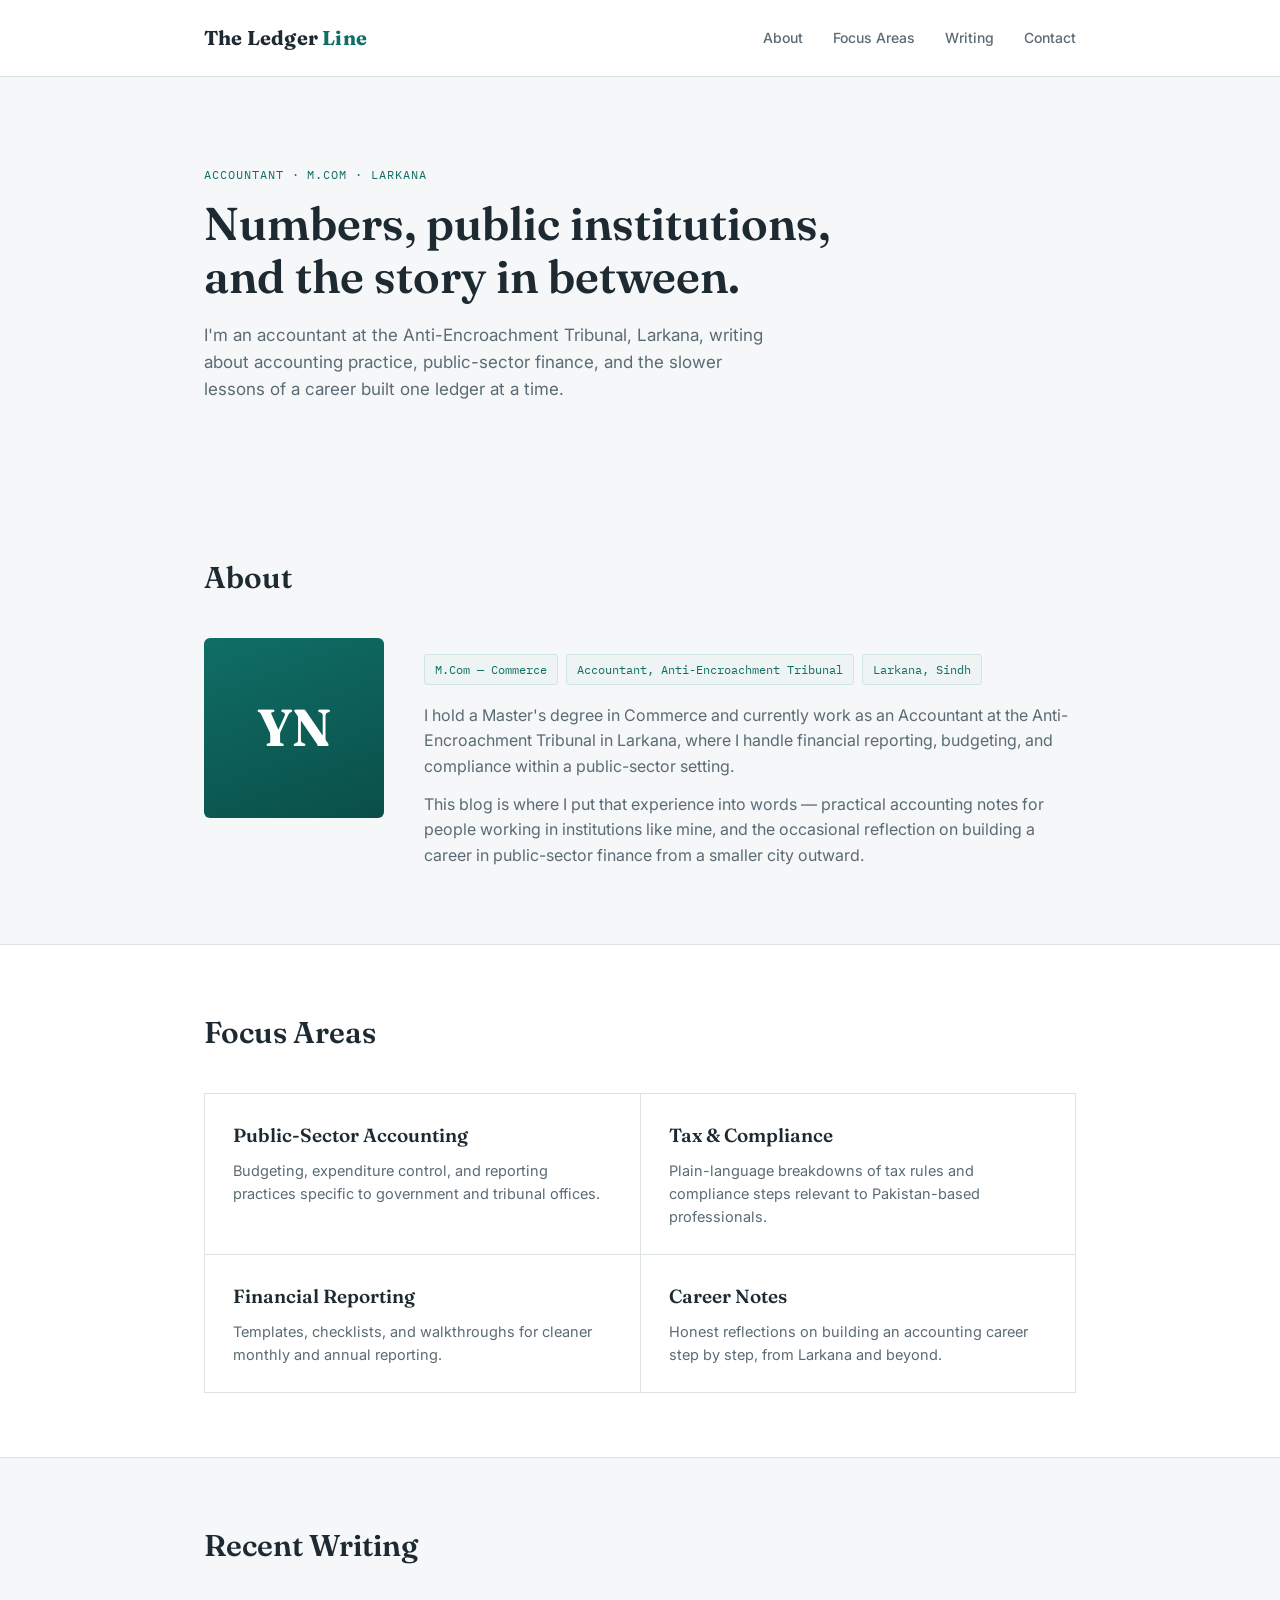
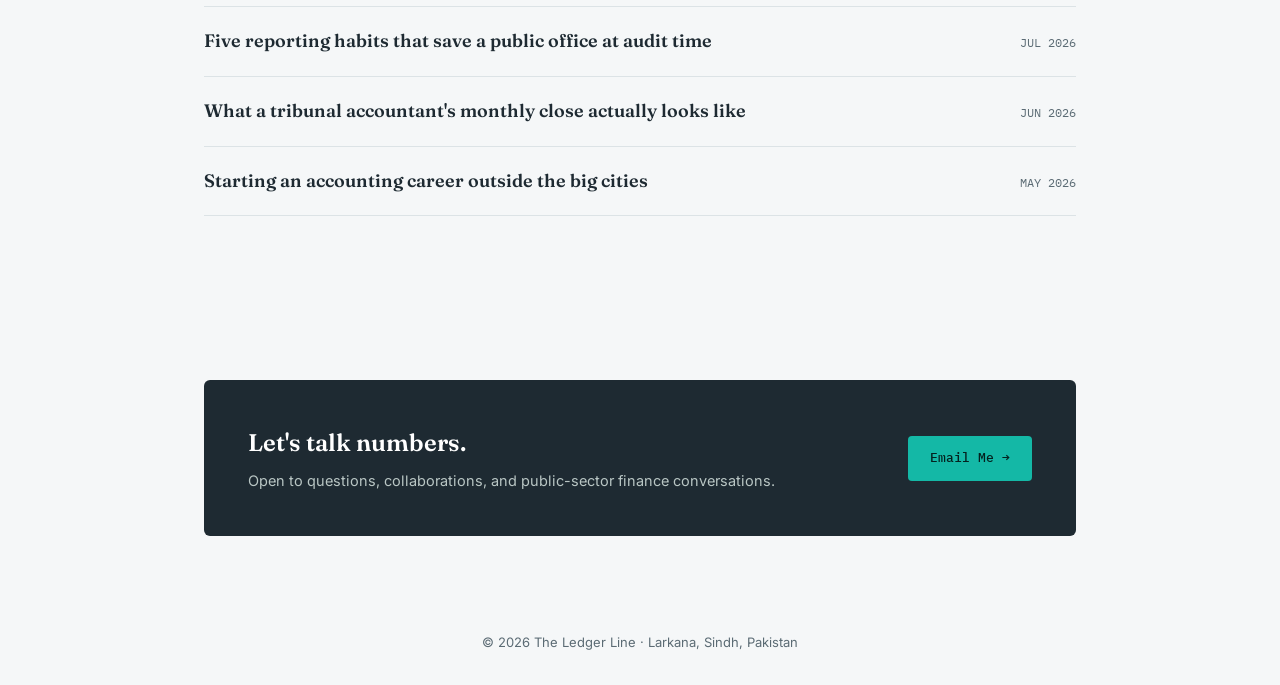
==== index.html @ 8fc0d00d "Add files via upload" ====
<!DOCTYPE html>
<html lang="en">
<head>
<meta charset="UTF-8">
<title>The Ledger Line — Preview</title>
<link rel="preconnect" href="https://fonts.googleapis.com">
<link href="https://fonts.googleapis.com/css2?family=Fraunces:opsz,wght@9..144,400;9..144,600;9..144,700&family=Inter:wght@400;500;600&family=IBM+Plex+Mono:wght@500&display=swap" rel="stylesheet">
<style>
  :root{
    --bg:#F5F7F8;
    --surface:#FFFFFF;
    --ink:#1E2A32;
    --ink-soft:#5B6B74;
    --teal:#0F6E66;
    --teal-bright:#14B8A6;
    --line:#DCE3E6;
    --mono: 'IBM Plex Mono', monospace;
    --display: 'Fraunces', serif;
    --body: 'Inter', sans-serif;
  }
  *{box-sizing:border-box;}
  body{margin:0;background:var(--bg);color:var(--ink);font-family:var(--body);line-height:1.6;}
  a{color:inherit;text-decoration:none;}
  .wrap{max-width:920px;margin:0 auto;padding:0 24px;}

  /* signature: ledger rule — a thick + thin underline, like a subtotal/total line in a ledger */
  .ledger-rule{display:block;width:64px;margin-top:14px;}
  .ledger-rule .thick{height:3px;background:var(--teal);}
  .ledger-rule .thin{height:1px;background:var(--teal);margin-top:4px;}

  header.site{padding:22px 0;border-bottom:1px solid var(--line);background:var(--surface);}
  header.site .wrap{display:flex;align-items:center;justify-content:space-between;}
  .brand{font-family:var(--display);font-weight:700;font-size:20px;letter-spacing:0.2px;}
  .brand span{color:var(--teal);}
  nav a{margin-left:26px;font-size:14px;font-weight:500;color:var(--ink-soft);}
  nav a:hover{color:var(--teal);}

  .hero{padding:88px 0 72px;}
  .eyebrow{font-family:var(--mono);font-size:12px;letter-spacing:.08em;text-transform:uppercase;color:var(--teal);}
  .hero h1{font-family:var(--display);font-weight:600;font-size:46px;line-height:1.15;margin:14px 0 18px;max-width:640px;}
  .hero p.sub{color:var(--ink-soft);max-width:560px;font-size:17px;margin-bottom:0;}

  section{padding:64px 0;}
  section.alt{background:var(--surface);border-top:1px solid var(--line);border-bottom:1px solid var(--line);}
  h2.section-title{font-family:var(--display);font-weight:600;font-size:30px;margin:0;}

  .about-grid{display:grid;grid-template-columns:180px 1fr;gap:40px;margin-top:36px;align-items:start;}
  .avatar{width:180px;height:180px;border-radius:6px;background:linear-gradient(160deg,var(--teal),#0A4F49);display:flex;align-items:center;justify-content:center;font-family:var(--display);color:#fff;font-size:52px;font-weight:700;}
  .credentials{display:flex;flex-wrap:wrap;gap:8px;margin:16px 0 18px;}
  .credentials span{font-family:var(--mono);font-size:12px;background:#EDF4F3;color:var(--teal);border:1px solid #CFE6E2;padding:5px 10px;border-radius:3px;}
  .about-grid p{color:var(--ink-soft);margin:0 0 12px;}

  .services{display:grid;grid-template-columns:repeat(2,1fr);gap:1px;background:var(--line);margin-top:36px;border:1px solid var(--line);}
  .service{background:var(--surface);padding:26px 28px;}
  .service h3{font-family:var(--display);font-size:19px;font-weight:600;margin:0 0 8px;}
  .service p{color:var(--ink-soft);font-size:14.5px;margin:0;}

  .posts{margin-top:36px;display:flex;flex-direction:column;}
  .post{display:flex;justify-content:space-between;align-items:baseline;padding:20px 0;border-bottom:1px solid var(--line);gap:24px;}
  .post:first-child{border-top:1px solid var(--line);}
  .post .meta{font-family:var(--mono);font-size:12px;color:var(--ink-soft);white-space:nowrap;}
  .post .title{font-family:var(--display);font-size:18px;font-weight:600;}
  .post .title:hover{color:var(--teal);}

  .contact-box{margin-top:36px;background:var(--ink);color:#fff;padding:44px;border-radius:6px;display:flex;justify-content:space-between;align-items:center;flex-wrap:wrap;gap:24px;}
  .contact-box h3{font-family:var(--display);font-size:24px;margin:0 0 6px;font-weight:600;}
  .contact-box p{color:#B9C6C4;margin:0;font-size:14.5px;}
  .btn{font-family:var(--mono);font-size:13px;background:var(--teal-bright);color:#04211E;padding:12px 22px;border-radius:4px;font-weight:500;}

  footer{padding:32px 0;text-align:center;color:var(--ink-soft);font-size:13px;}

  @media(max-width:640px){
    .hero h1{font-size:32px;}
    .about-grid{grid-template-columns:1fr;}
    .avatar{width:100px;height:100px;font-size:32px;}
    .services{grid-template-columns:1fr;}
    nav a{margin-left:16px;font-size:13px;}
  }
</style>
</head>
<body>

<header class="site">
  <div class="wrap">
    <div class="brand">The Ledger <span>Line</span></div>
    <nav>
      <a href="#about">About</a>
      <a href="#services">Focus Areas</a>
      <a href="#posts">Writing</a>
      <a href="#contact">Contact</a>
    </nav>
  </div>
</header>

<div class="hero">
  <div class="wrap">
    <div class="eyebrow">Accountant · M.Com · Larkana</div>
    <h1>Numbers, public institutions, and the story in between.</h1>
    <p class="sub">I'm an accountant at the Anti-Encroachment Tribunal, Larkana, writing about accounting practice, public-sector finance, and the slower lessons of a career built one ledger at a time.</p>
    <span class="ledger-rule"><span class="thick"></span><span class="thin"></span></span>
  </div>
</div>

<section id="about">
  <div class="wrap">
    <h2 class="section-title">About</h2>
    <span class="ledger-rule"><span class="thick"></span><span class="thin"></span></span>
    <div class="about-grid">
      <div class="avatar">YN</div>
      <div>
        <div class="credentials">
          <span>M.Com — Commerce</span>
          <span>Accountant, Anti-Encroachment Tribunal</span>
          <span>Larkana, Sindh</span>
        </div>
        <p>I hold a Master's degree in Commerce and currently work as an Accountant at the Anti-Encroachment Tribunal in Larkana, where I handle financial reporting, budgeting, and compliance within a public-sector setting.</p>
        <p>This blog is where I put that experience into words — practical accounting notes for people working in institutions like mine, and the occasional reflection on building a career in public-sector finance from a smaller city outward.</p>
      </div>
    </div>
  </div>
</section>

<section class="alt" id="services">
  <div class="wrap">
    <h2 class="section-title">Focus Areas</h2>
    <span class="ledger-rule"><span class="thick"></span><span class="thin"></span></span>
    <div class="services">
      <div class="service">
        <h3>Public-Sector Accounting</h3>
        <p>Budgeting, expenditure control, and reporting practices specific to government and tribunal offices.</p>
      </div>
      <div class="service">
        <h3>Tax & Compliance</h3>
        <p>Plain-language breakdowns of tax rules and compliance steps relevant to Pakistan-based professionals.</p>
      </div>
      <div class="service">
        <h3>Financial Reporting</h3>
        <p>Templates, checklists, and walkthroughs for cleaner monthly and annual reporting.</p>
      </div>
      <div class="service">
        <h3>Career Notes</h3>
        <p>Honest reflections on building an accounting career step by step, from Larkana and beyond.</p>
      </div>
    </div>
  </div>
</section>

<section id="posts">
  <div class="wrap">
    <h2 class="section-title">Recent Writing</h2>
    <span class="ledger-rule"><span class="thick"></span><span class="thin"></span></span>
    <div class="posts">
      <div class="post"><a class="title" href="#">Five reporting habits that save a public office at audit time</a><span class="meta">JUL 2026</span></div>
      <div class="post"><a class="title" href="#">What a tribunal accountant's monthly close actually looks like</a><span class="meta">JUN 2026</span></div>
      <div class="post"><a class="title" href="#">Starting an accounting career outside the big cities</a><span class="meta">MAY 2026</span></div>
    </div>
  </div>
</section>

<section id="contact">
  <div class="wrap">
    <div class="contact-box">
      <div>
        <h3>Let's talk numbers.</h3>
        <p>Open to questions, collaborations, and public-sector finance conversations.</p>
      </div>
      <a class="btn" href="mailto:you@example.com">Email Me →</a>
    </div>
  </div>
</section>

<footer>© 2026 The Ledger Line · Larkana, Sindh, Pakistan</footer>

</body>
</html>
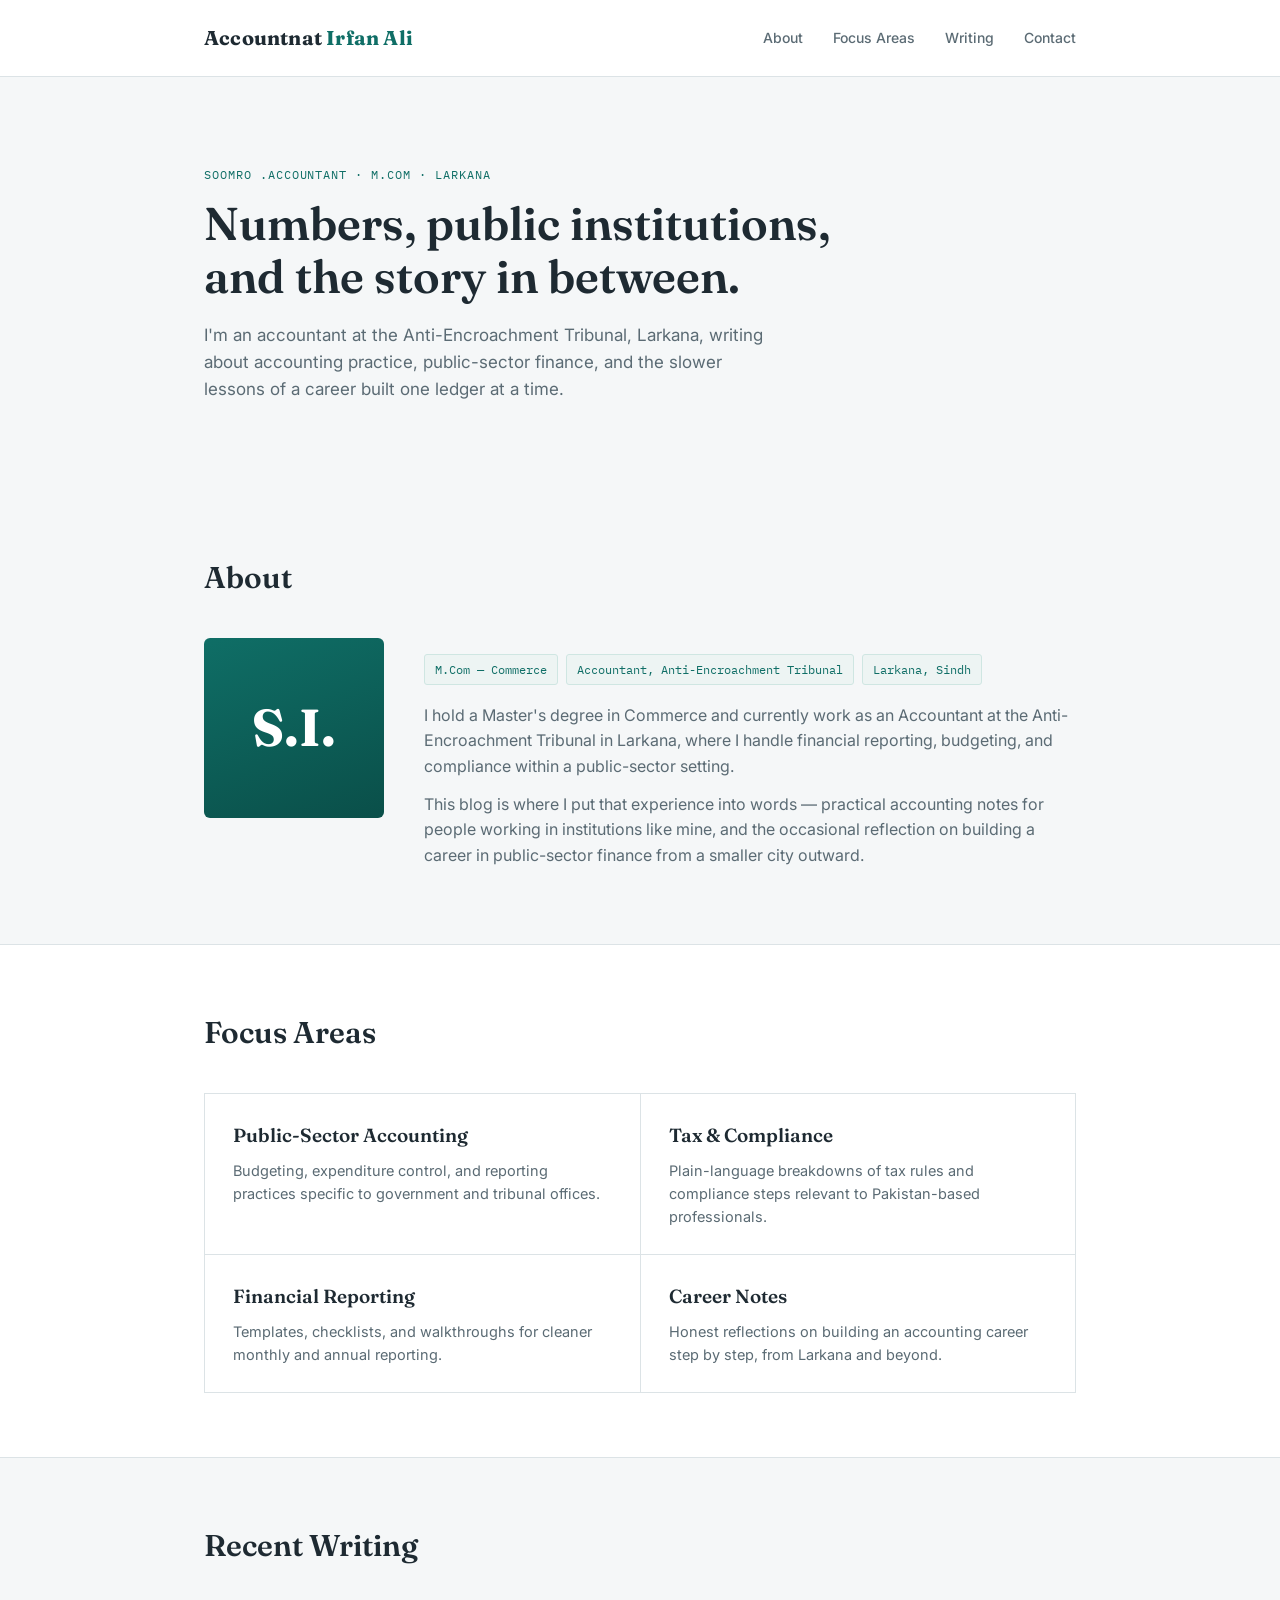
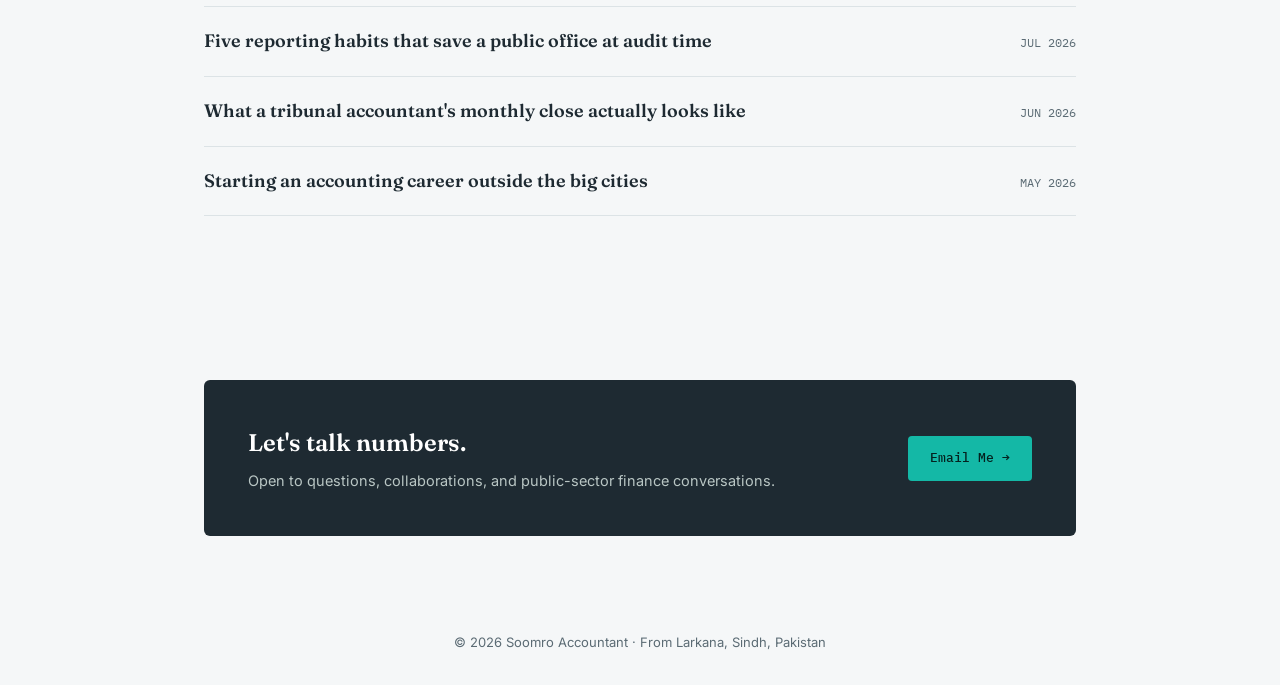
==== commit 1810944f: "Update index.html" ====
--- a/index.html
+++ b/index.html
@@ -2,7 +2,7 @@
 <html lang="en">
 <head>
 <meta charset="UTF-8">
-<title>The Ledger Line — Preview</title>
+<title>Soomro Irfan Ali. Accountant</title>
 <link rel="preconnect" href="https://fonts.googleapis.com">
 <link href="https://fonts.googleapis.com/css2?family=Fraunces:opsz,wght@9..144,400;9..144,600;9..144,700&family=Inter:wght@400;500;600&family=IBM+Plex+Mono:wght@500&display=swap" rel="stylesheet">
 <style>
@@ -82,7 +82,7 @@
 
 <header class="site">
   <div class="wrap">
-    <div class="brand">The Ledger <span>Line</span></div>
+    <div class="brand">Accountnat <span>Irfan Ali</span></div>
     <nav>
       <a href="#about">About</a>
       <a href="#services">Focus Areas</a>
@@ -94,7 +94,7 @@
 
 <div class="hero">
   <div class="wrap">
-    <div class="eyebrow">Accountant · M.Com · Larkana</div>
+    <div class="eyebrow">Soomro .Accountant · M.Com · Larkana</div>
     <h1>Numbers, public institutions, and the story in between.</h1>
     <p class="sub">I'm an accountant at the Anti-Encroachment Tribunal, Larkana, writing about accounting practice, public-sector finance, and the slower lessons of a career built one ledger at a time.</p>
     <span class="ledger-rule"><span class="thick"></span><span class="thin"></span></span>
@@ -106,7 +106,7 @@
     <h2 class="section-title">About</h2>
     <span class="ledger-rule"><span class="thick"></span><span class="thin"></span></span>
     <div class="about-grid">
-      <div class="avatar">YN</div>
+      <div class="avatar">S.I.</div>
       <div>
         <div class="credentials">
           <span>M.Com — Commerce</span>
@@ -169,7 +169,7 @@
   </div>
 </section>
 
-<footer>© 2026 The Ledger Line · Larkana, Sindh, Pakistan</footer>
+<footer>© 2026 Soomro Accountant · From Larkana, Sindh, Pakistan</footer>
 
 </body>
 </html>
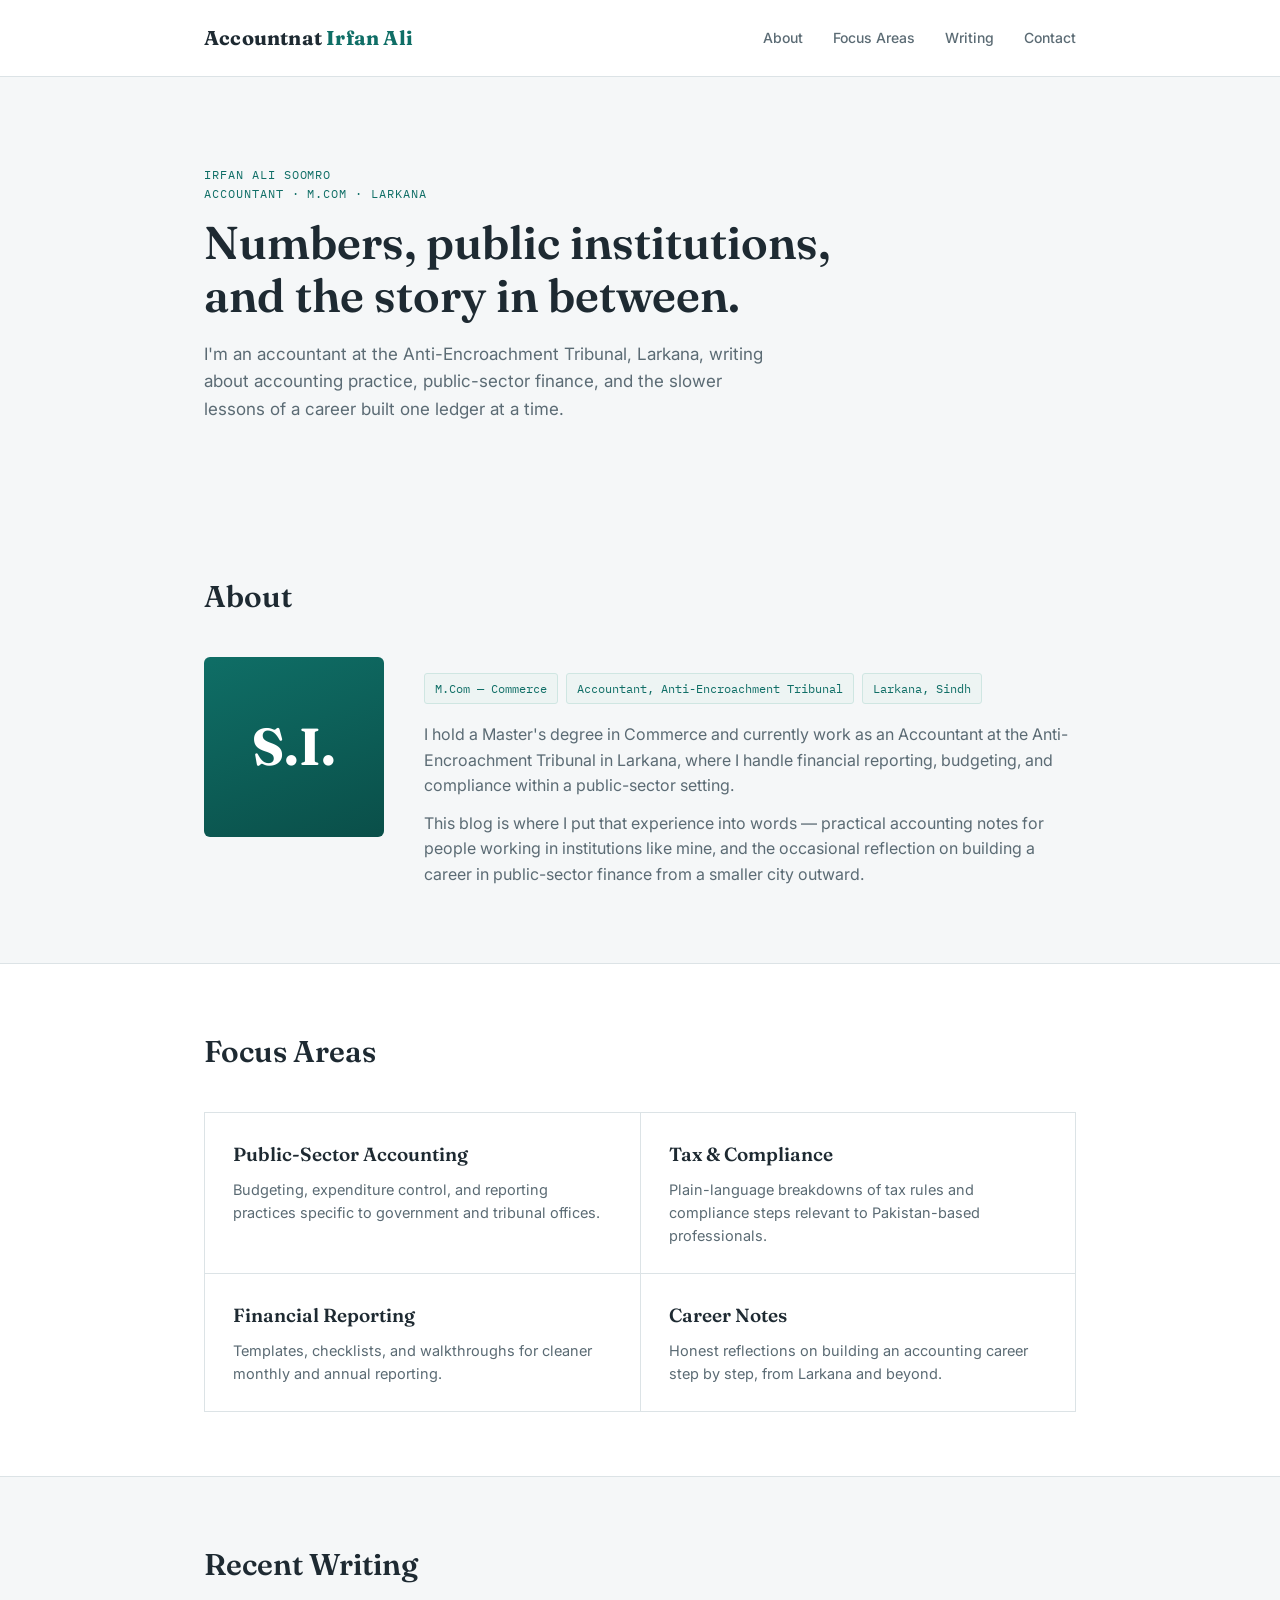
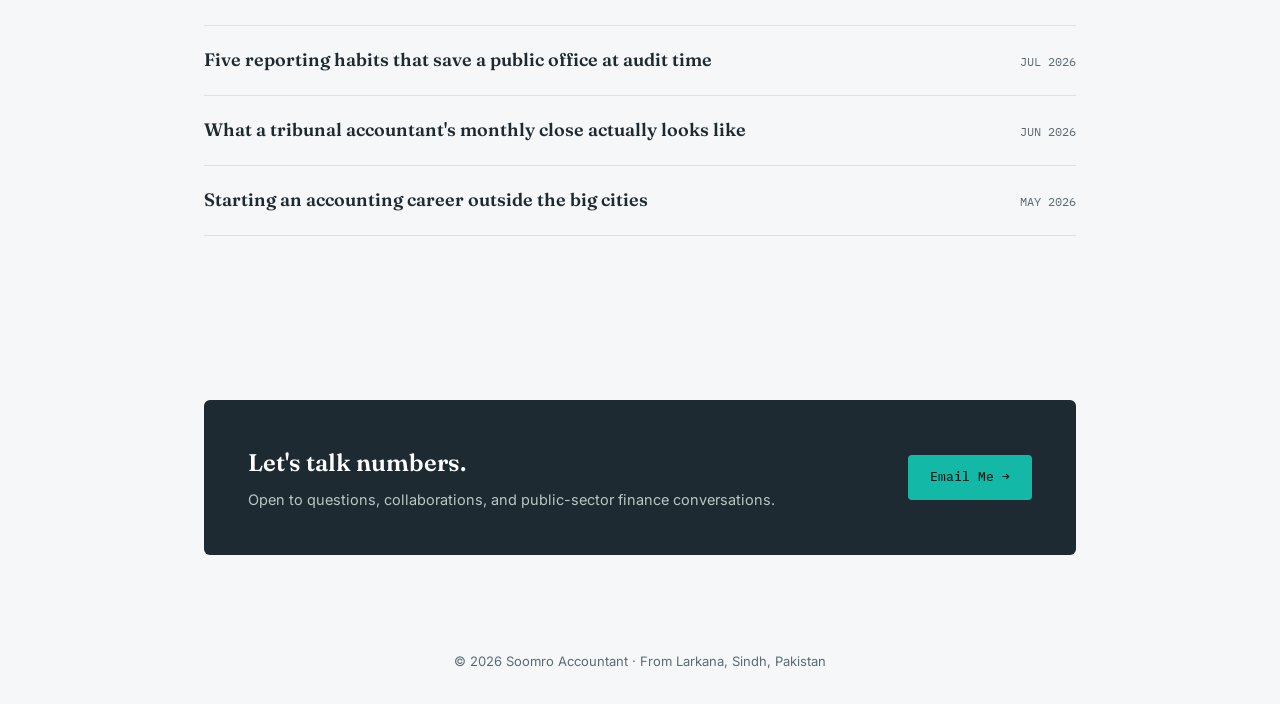
==== commit 90ec6c6e: "Revise title and eyebrow text in index.html Updated the title and eyebrow text for clarity." ====
--- a/index.html
+++ b/index.html
@@ -2,7 +2,7 @@
 <html lang="en">
 <head>
 <meta charset="UTF-8">
-<title>Soomro Irfan Ali. Accountant</title>
+<title>Soomro(S).Irfan Ali. Accountant</title>
 <link rel="preconnect" href="https://fonts.googleapis.com">
 <link href="https://fonts.googleapis.com/css2?family=Fraunces:opsz,wght@9..144,400;9..144,600;9..144,700&family=Inter:wght@400;500;600&family=IBM+Plex+Mono:wght@500&display=swap" rel="stylesheet">
 <style>
@@ -94,7 +94,7 @@
 
 <div class="hero">
   <div class="wrap">
-    <div class="eyebrow">Soomro .Accountant · M.Com · Larkana</div>
+    <div class="eyebrow">Irfan Ali Soomro <br>Accountant · M.Com · Larkana</div>
     <h1>Numbers, public institutions, and the story in between.</h1>
     <p class="sub">I'm an accountant at the Anti-Encroachment Tribunal, Larkana, writing about accounting practice, public-sector finance, and the slower lessons of a career built one ledger at a time.</p>
     <span class="ledger-rule"><span class="thick"></span><span class="thin"></span></span>
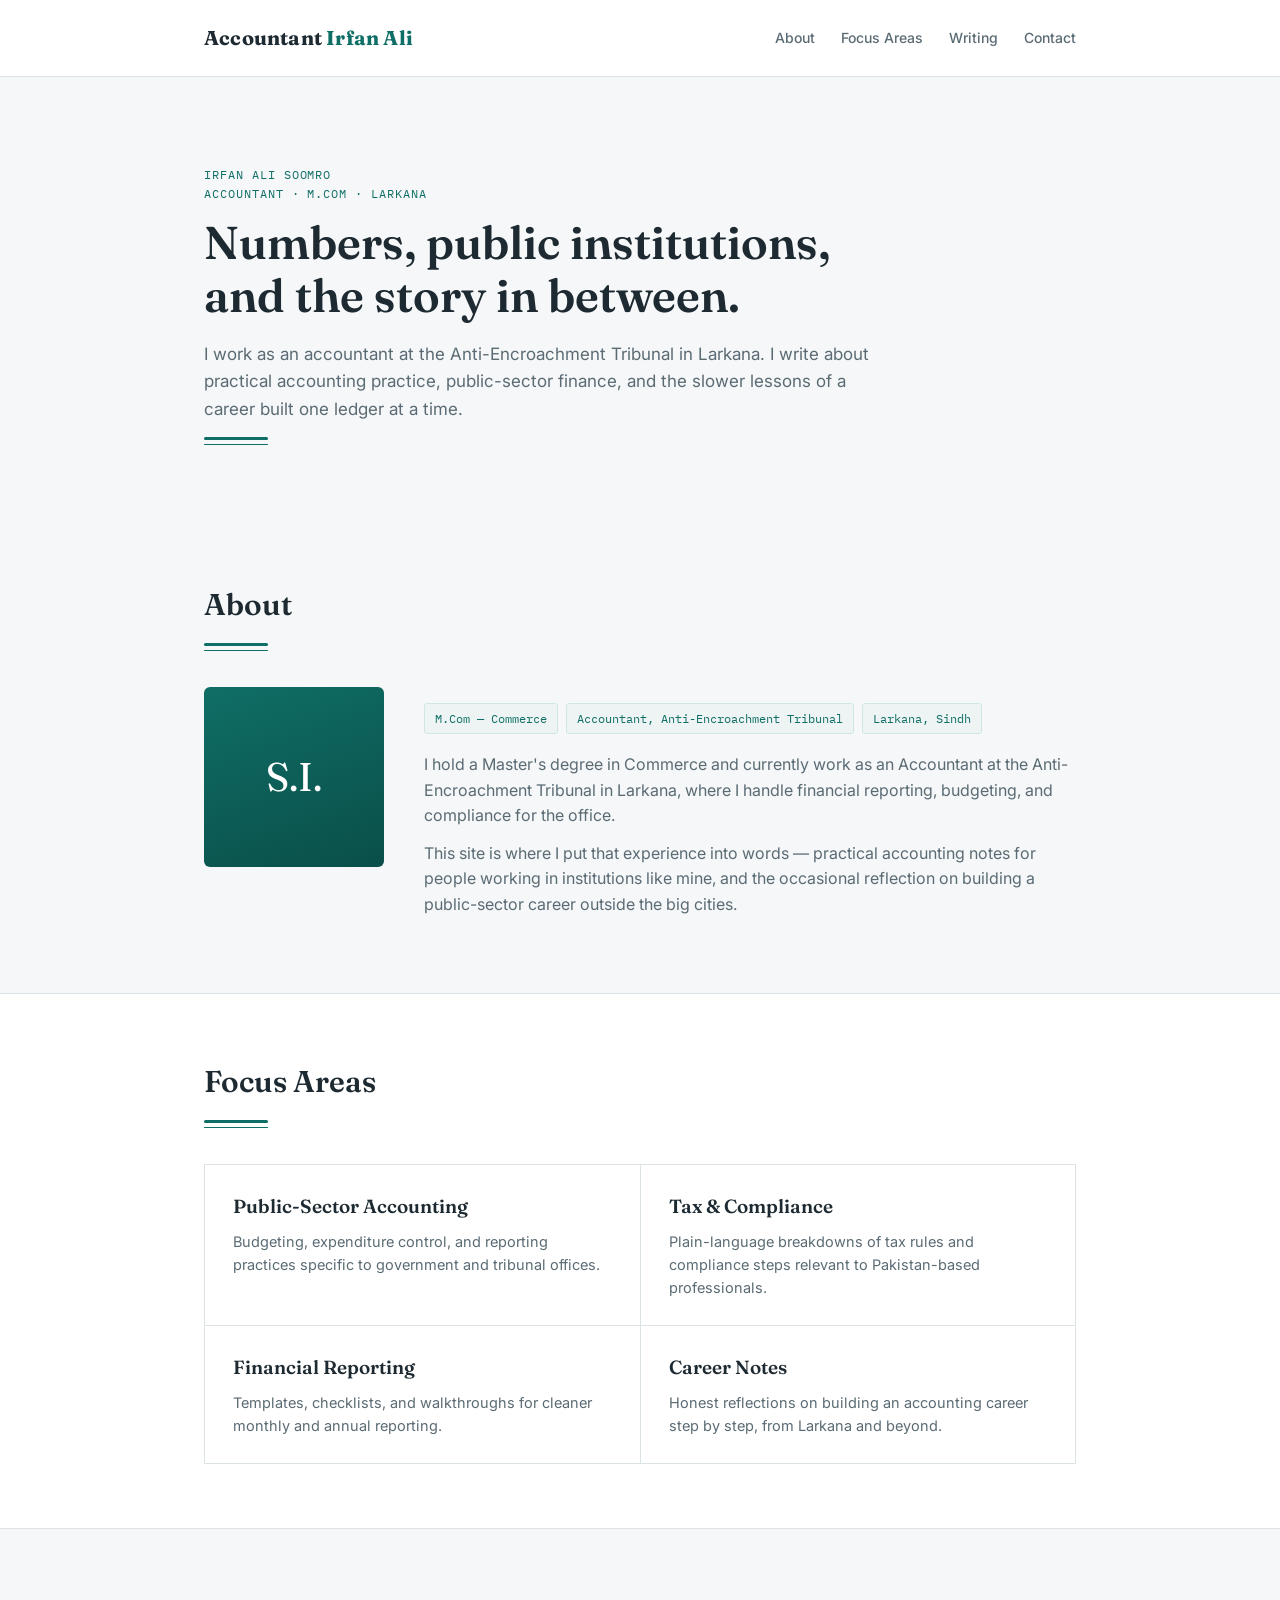
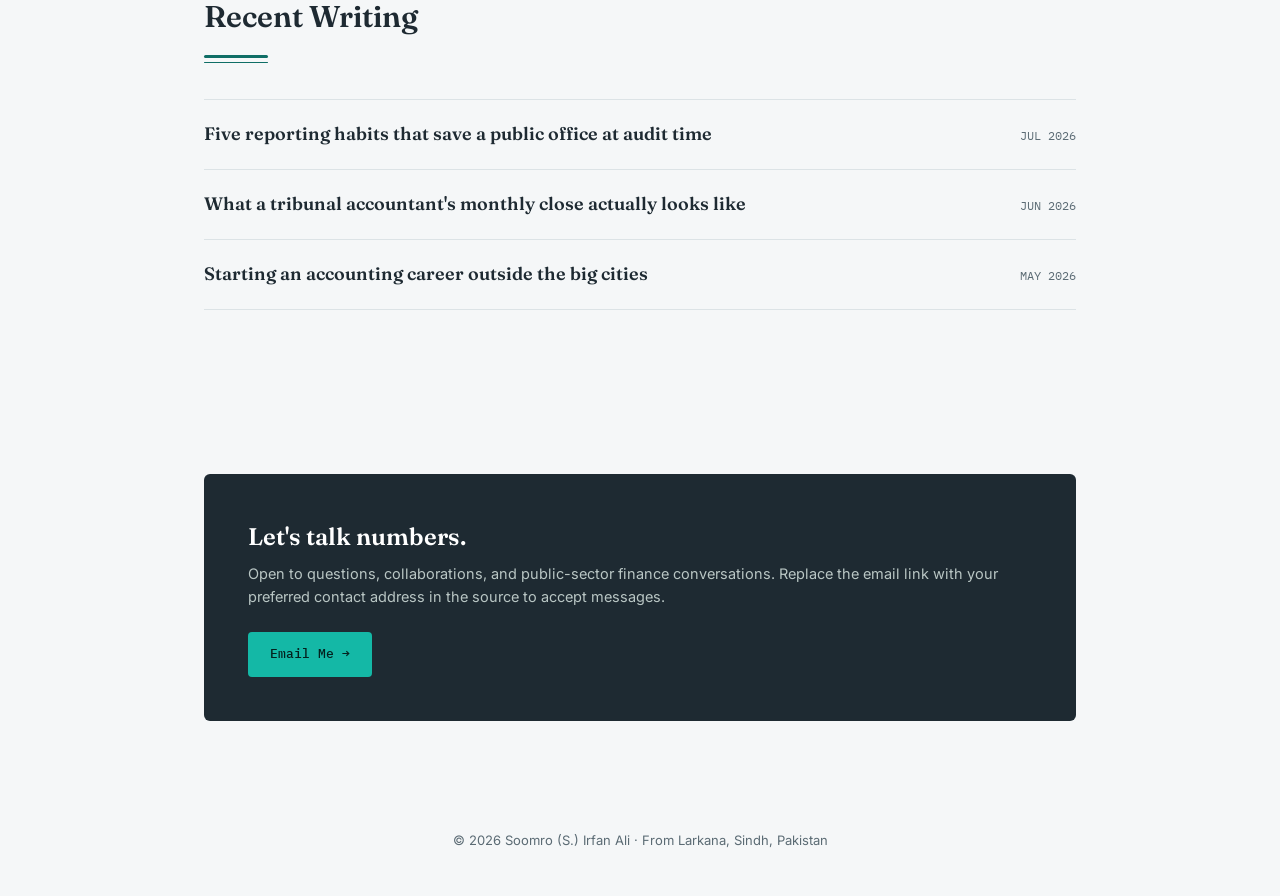
==== commit e99cf465: "Improve index.html: accessibility, meta tags, fix typos, semantic markup, responsive/CSS cleanups" ====
--- a/index.html
+++ b/index.html
@@ -1,175 +1,186 @@
 <!DOCTYPE html>
 <html lang="en">
 <head>
-<meta charset="UTF-8">
-<title>Soomro(S).Irfan Ali. Accountant</title>
-<link rel="preconnect" href="https://fonts.googleapis.com">
-<link href="https://fonts.googleapis.com/css2?family=Fraunces:opsz,wght@9..144,400;9..144,600;9..144,700&family=Inter:wght@400;500;600&family=IBM+Plex+Mono:wght@500&display=swap" rel="stylesheet">
-<style>
-  :root{
-    --bg:#F5F7F8;
-    --surface:#FFFFFF;
-    --ink:#1E2A32;
-    --ink-soft:#5B6B74;
-    --teal:#0F6E66;
-    --teal-bright:#14B8A6;
-    --line:#DCE3E6;
-    --mono: 'IBM Plex Mono', monospace;
-    --display: 'Fraunces', serif;
-    --body: 'Inter', sans-serif;
-  }
-  *{box-sizing:border-box;}
-  body{margin:0;background:var(--bg);color:var(--ink);font-family:var(--body);line-height:1.6;}
-  a{color:inherit;text-decoration:none;}
-  .wrap{max-width:920px;margin:0 auto;padding:0 24px;}
+  <meta charset="UTF-8">
+  <meta name="viewport" content="width=device-width, initial-scale=1">
+  <meta name="description" content="Irfan Ali Soomro — Accountant. Notes on public-sector accounting, financial reporting, tax & compliance, and career reflections from Larkana, Sindh.">
+  <title>Soomro (S.) Irfan Ali — Accountant</title>
+  <link rel="preconnect" href="https://fonts.googleapis.com">
+  <link rel="preconnect" href="https://fonts.gstatic.com" crossorigin>
+  <link href="https://fonts.googleapis.com/css2?family=Fraunces:opsz,wght@9..144,400;9..144,600;9..144,700&family=Inter:wght@400;500;600&family=IBM+Plex+Mono:wght@500&display=swap" rel="stylesheet">
+  <style>
+    :root{
+      --bg:#F5F7F8;
+      --surface:#FFFFFF;
+      --ink:#1E2A32;
+      --ink-soft:#5B6B74;
+      --teal:#0F6E66;
+      --teal-bright:#14B8A6;
+      --line:#DCE3E6;
+      --mono: 'IBM Plex Mono', monospace;
+      --display: 'Fraunces', serif;
+      --body: 'Inter', sans-serif;
+    }
+    *{box-sizing:border-box;text-rendering:optimizeLegibility;-webkit-font-smoothing:antialiased;}
+    html,body{height:100%;}
+    body{margin:0;background:var(--bg);color:var(--ink);font-family:var(--body);line-height:1.6;-webkit-text-size-adjust:100%;}
+    a{color:inherit;text-decoration:none;}
+    a:focus{outline:3px solid rgba(20,184,166,0.18);outline-offset:3px;border-radius:4px}
+    .wrap{max-width:920px;margin:0 auto;padding:0 24px;}
 
-  /* signature: ledger rule — a thick + thin underline, like a subtotal/total line in a ledger */
-  .ledger-rule{display:block;width:64px;margin-top:14px;}
-  .ledger-rule .thick{height:3px;background:var(--teal);}
-  .ledger-rule .thin{height:1px;background:var(--teal);margin-top:4px;}
+    /* accessible skip link */
+    .skip-link{position:absolute;left:-999px;top:auto;width:1px;height:1px;overflow:hidden}
+    .skip-link:focus{position:static;width:auto;height:auto;padding:12px 16px;background:#04211E;color:#fff;border-radius:4px;margin:12px;display:inline-block}
 
-  header.site{padding:22px 0;border-bottom:1px solid var(--line);background:var(--surface);}
-  header.site .wrap{display:flex;align-items:center;justify-content:space-between;}
-  .brand{font-family:var(--display);font-weight:700;font-size:20px;letter-spacing:0.2px;}
-  .brand span{color:var(--teal);}
-  nav a{margin-left:26px;font-size:14px;font-weight:500;color:var(--ink-soft);}
-  nav a:hover{color:var(--teal);}
+    /* signature: ledger rule — a thick + thin underline, like a subtotal/total line in a ledger */
+    .ledger-rule{display:block;width:64px;margin-top:14px;}
+    .ledger-rule .thick{height:3px;background:var(--teal);display:block;border-radius:2px}
+    .ledger-rule .thin{height:1px;background:var(--teal);margin-top:4px;display:block;border-radius:1px}
 
-  .hero{padding:88px 0 72px;}
-  .eyebrow{font-family:var(--mono);font-size:12px;letter-spacing:.08em;text-transform:uppercase;color:var(--teal);}
-  .hero h1{font-family:var(--display);font-weight:600;font-size:46px;line-height:1.15;margin:14px 0 18px;max-width:640px;}
-  .hero p.sub{color:var(--ink-soft);max-width:560px;font-size:17px;margin-bottom:0;}
+    header.site{padding:22px 0;border-bottom:1px solid var(--line);background:var(--surface);}
+    header.site .wrap{display:flex;align-items:center;justify-content:space-between;gap:16px}
+    .brand{font-family:var(--display);font-weight:700;font-size:20px;letter-spacing:0.2px}
+    .brand span{color:var(--teal)}
+    nav ul{display:flex;list-style:none;margin:0;padding:0;align-items:center}
+    nav a{margin-left:26px;font-size:14px;font-weight:500;color:var(--ink-soft)}
+    nav a:hover, nav a:focus{color:var(--teal)}
 
-  section{padding:64px 0;}
-  section.alt{background:var(--surface);border-top:1px solid var(--line);border-bottom:1px solid var(--line);}
-  h2.section-title{font-family:var(--display);font-weight:600;font-size:30px;margin:0;}
+    .hero{padding:88px 0 72px}
+    .eyebrow{font-family:var(--mono);font-size:12px;letter-spacing:.08em;text-transform:uppercase;color:var(--teal)}
+    .hero h1{font-family:var(--display);font-weight:600;font-size:46px;line-height:1.15;margin:14px 0 18px;max-width:640px}
+    .hero p.sub{color:var(--ink-soft);max-width:680px;font-size:17px;margin-bottom:0}
 
-  .about-grid{display:grid;grid-template-columns:180px 1fr;gap:40px;margin-top:36px;align-items:start;}
-  .avatar{width:180px;height:180px;border-radius:6px;background:linear-gradient(160deg,var(--teal),#0A4F49);display:flex;align-items:center;justify-content:center;font-family:var(--display);color:#fff;font-size:52px;font-weight:700;}
-  .credentials{display:flex;flex-wrap:wrap;gap:8px;margin:16px 0 18px;}
-  .credentials span{font-family:var(--mono);font-size:12px;background:#EDF4F3;color:var(--teal);border:1px solid #CFE6E2;padding:5px 10px;border-radius:3px;}
-  .about-grid p{color:var(--ink-soft);margin:0 0 12px;}
+    main section{padding:64px 0}
+    section.alt{background:var(--surface);border-top:1px solid var(--line);border-bottom:1px solid var(--line)}
+    h2.section-title{font-family:var(--display);font-weight:600;font-size:30px;margin:0}
 
-  .services{display:grid;grid-template-columns:repeat(2,1fr);gap:1px;background:var(--line);margin-top:36px;border:1px solid var(--line);}
-  .service{background:var(--surface);padding:26px 28px;}
-  .service h3{font-family:var(--display);font-size:19px;font-weight:600;margin:0 0 8px;}
-  .service p{color:var(--ink-soft);font-size:14.5px;margin:0;}
+    .about-grid{display:grid;grid-template-columns:180px 1fr;gap:40px;margin-top:36px;align-items:start}
+    .avatar{width:180px;height:180px;border-radius:6px;background:linear-gradient(160deg,var(--teal),#0A4F49);display:flex;align-items:center;justify-content:center;font-family:var(--display);color:#fff;font-size:40px}
+    .credentials{display:flex;flex-wrap:wrap;gap:8px;margin:16px 0 18px}
+    .credentials span{font-family:var(--mono);font-size:12px;background:#EDF4F3;color:var(--teal);border:1px solid #CFE6E2;padding:5px 10px;border-radius:3px}
+    .about-grid p{color:var(--ink-soft);margin:0 0 12px}
 
-  .posts{margin-top:36px;display:flex;flex-direction:column;}
-  .post{display:flex;justify-content:space-between;align-items:baseline;padding:20px 0;border-bottom:1px solid var(--line);gap:24px;}
-  .post:first-child{border-top:1px solid var(--line);}
-  .post .meta{font-family:var(--mono);font-size:12px;color:var(--ink-soft);white-space:nowrap;}
-  .post .title{font-family:var(--display);font-size:18px;font-weight:600;}
-  .post .title:hover{color:var(--teal);}
+    .services{display:grid;grid-template-columns:repeat(2,1fr);gap:1px;background:var(--line);margin-top:36px;border:1px solid var(--line)}
+    .service{background:var(--surface);padding:26px 28px}
+    .service h3{font-family:var(--display);font-size:19px;font-weight:600;margin:0 0 8px}
+    .service p{color:var(--ink-soft);font-size:14.5px;margin:0}
 
-  .contact-box{margin-top:36px;background:var(--ink);color:#fff;padding:44px;border-radius:6px;display:flex;justify-content:space-between;align-items:center;flex-wrap:wrap;gap:24px;}
-  .contact-box h3{font-family:var(--display);font-size:24px;margin:0 0 6px;font-weight:600;}
-  .contact-box p{color:#B9C6C4;margin:0;font-size:14.5px;}
-  .btn{font-family:var(--mono);font-size:13px;background:var(--teal-bright);color:#04211E;padding:12px 22px;border-radius:4px;font-weight:500;}
+    .posts{margin-top:36px;display:flex;flex-direction:column}
+    .post{display:flex;justify-content:space-between;align-items:baseline;padding:20px 0;border-bottom:1px solid var(--line);gap:24px}
+    .post:first-child{border-top:1px solid var(--line)}
+    .post .meta{font-family:var(--mono);font-size:12px;color:var(--ink-soft);white-space:nowrap}
+    .post .title{font-family:var(--display);font-size:18px;font-weight:600}
+    .post .title:hover{color:var(--teal)}
 
-  footer{padding:32px 0;text-align:center;color:var(--ink-soft);font-size:13px;}
+    .contact-box{margin-top:36px;background:var(--ink);color:#fff;padding:44px;border-radius:6px;display:flex;justify-content:space-between;align-items:center;flex-wrap:wrap;gap:24px}
+    .contact-box h3{font-family:var(--display);font-size:24px;margin:0 0 6px;font-weight:600}
+    .contact-box p{color:#B9C6C4;margin:0;font-size:14.5px}
+    .btn{font-family:var(--mono);font-size:13px;background:var(--teal-bright);color:#04211E;padding:12px 22px;border-radius:4px;font-weight:500;display:inline-block}
 
-  @media(max-width:640px){
-    .hero h1{font-size:32px;}
-    .about-grid{grid-template-columns:1fr;}
-    .avatar{width:100px;height:100px;font-size:32px;}
-    .services{grid-template-columns:1fr;}
-    nav a{margin-left:16px;font-size:13px;}
-  }
-</style>
+    footer{padding:32px 0;text-align:center;color:var(--ink-soft);font-size:13px}
+
+    @media(max-width:820px){
+      .wrap{padding:0 20px}
+      header.site .wrap{flex-direction:column;align-items:flex-start;gap:12px}
+      nav a{margin-left:18px}
+    }
+
+    @media(max-width:640px){
+      .hero h1{font-size:32px}
+      .about-grid{grid-template-columns:1fr}
+      .avatar{width:100px;height:100px;font-size:28px}
+      .services{grid-template-columns:1fr}
+      nav a{margin-left:16px;font-size:13px}
+    }
+  </style>
 </head>
 <body>
+  <a class="skip-link" href="#main">Skip to content</a>
+  <header class="site" role="banner">
+    <div class="wrap">
+      <div class="brand" aria-label="Site title">Accountant <span>Irfan Ali</span></div>
+      <nav role="navigation" aria-label="Primary">
+        <ul>
+          <li><a href="#about">About</a></li>
+          <li><a href="#services">Focus Areas</a></li>
+          <li><a href="#posts">Writing</a></li>
+          <li><a href="#contact">Contact</a></li>
+        </ul>
+      </nav>
+    </div>
+  </header>
 
-<header class="site">
-  <div class="wrap">
-    <div class="brand">Accountnat <span>Irfan Ali</span></div>
-    <nav>
-      <a href="#about">About</a>
-      <a href="#services">Focus Areas</a>
-      <a href="#posts">Writing</a>
-      <a href="#contact">Contact</a>
-    </nav>
-  </div>
-</header>
+  <main id="main" tabindex="-1">
+    <section class="hero" aria-labelledby="hero-heading">
+      <div class="wrap">
+        <div class="eyebrow">Irfan Ali Soomro <br>Accountant · M.Com · Larkana</div>
+        <h1 id="hero-heading">Numbers, public institutions, and the story in between.</h1>
+        <p class="sub">I work as an accountant at the Anti-Encroachment Tribunal in Larkana. I write about practical accounting practice, public-sector finance, and the slower lessons of a career built one ledger at a time.</p>
+        <span class="ledger-rule" aria-hidden="true"><span class="thick"></span><span class="thin"></span></span>
+      </div>
+    </section>
 
-<div class="hero">
-  <div class="wrap">
-    <div class="eyebrow">Irfan Ali Soomro <br>Accountant · M.Com · Larkana</div>
-    <h1>Numbers, public institutions, and the story in between.</h1>
-    <p class="sub">I'm an accountant at the Anti-Encroachment Tribunal, Larkana, writing about accounting practice, public-sector finance, and the slower lessons of a career built one ledger at a time.</p>
-    <span class="ledger-rule"><span class="thick"></span><span class="thin"></span></span>
-  </div>
-</div>
+    <section id="about" aria-labelledby="about-heading">
+      <div class="wrap">
+        <h2 id="about-heading" class="section-title">About</h2>
+        <span class="ledger-rule" aria-hidden="true"><span class="thick"></span><span class="thin"></span></span>
+        <div class="about-grid">
+          <div class="avatar" aria-hidden="true">S.I.</div>
+          <div>
+            <div class="credentials" aria-hidden="true">
+              <span>M.Com — Commerce</span>
+              <span>Accountant, Anti-Encroachment Tribunal</span>
+              <span>Larkana, Sindh</span>
+            </div>
+            <p>I hold a Master's degree in Commerce and currently work as an Accountant at the Anti-Encroachment Tribunal in Larkana, where I handle financial reporting, budgeting, and compliance for the office.</p>
+            <p>This site is where I put that experience into words — practical accounting notes for people working in institutions like mine, and the occasional reflection on building a public-sector career outside the big cities.</p>
+          </div>
+        </div>
+      </div>
+    </section>
 
-<section id="about">
-  <div class="wrap">
-    <h2 class="section-title">About</h2>
-    <span class="ledger-rule"><span class="thick"></span><span class="thin"></span></span>
-    <div class="about-grid">
-      <div class="avatar">S.I.</div>
-      <div>
-        <div class="credentials">
-          <span>M.Com — Commerce</span>
-          <span>Accountant, Anti-Encroachment Tribunal</span>
-          <span>Larkana, Sindh</span>
+    <section class="alt" id="services" aria-labelledby="services-heading">
+      <div class="wrap">
+        <h2 id="services-heading" class="section-title">Focus Areas</h2>
+        <span class="ledger-rule" aria-hidden="true"><span class="thick"></span><span class="thin"></span></span>
+        <div class="services" role="list">
+          <article class="service" role="listitem" aria-labelledby="s1"><h3 id="s1">Public-Sector Accounting</h3><p>Budgeting, expenditure control, and reporting practices specific to government and tribunal offices.</p></article>
+          <article class="service" role="listitem" aria-labelledby="s2"><h3 id="s2">Tax &amp; Compliance</h3><p>Plain-language breakdowns of tax rules and compliance steps relevant to Pakistan-based professionals.</p></article>
+          <article class="service" role="listitem" aria-labelledby="s3"><h3 id="s3">Financial Reporting</h3><p>Templates, checklists, and walkthroughs for cleaner monthly and annual reporting.</p></article>
+          <article class="service" role="listitem" aria-labelledby="s4"><h3 id="s4">Career Notes</h3><p>Honest reflections on building an accounting career step by step, from Larkana and beyond.</p></article>
         </div>
-        <p>I hold a Master's degree in Commerce and currently work as an Accountant at the Anti-Encroachment Tribunal in Larkana, where I handle financial reporting, budgeting, and compliance within a public-sector setting.</p>
-        <p>This blog is where I put that experience into words — practical accounting notes for people working in institutions like mine, and the occasional reflection on building a career in public-sector finance from a smaller city outward.</p>
       </div>
+    </section>
+
+    <section id="posts" aria-labelledby="posts-heading">
+      <div class="wrap">
+        <h2 id="posts-heading" class="section-title">Recent Writing</h2>
+        <span class="ledger-rule" aria-hidden="true"><span class="thick"></span><span class="thin"></span></span>
+        <div class="posts">
+          <div class="post"><a class="title" href="#" aria-label="Five reporting habits that save a public office at audit time">Five reporting habits that save a public office at audit time</a><span class="meta">JUL 2026</span></div>
+          <div class="post"><a class="title" href="#" aria-label="What a tribunal accountant's monthly close actually looks like">What a tribunal accountant's monthly close actually looks like</a><span class="meta">JUN 2026</span></div>
+          <div class="post"><a class="title" href="#" aria-label="Starting an accounting career outside the big cities">Starting an accounting career outside the big cities</a><span class="meta">MAY 2026</span></div>
+        </div>
+      </div>
+    </section>
+
+    <section id="contact" aria-labelledby="contact-heading">
+      <div class="wrap">
+        <div class="contact-box">
+          <div>
+            <h3 id="contact-heading">Let's talk numbers.</h3>
+            <p>Open to questions, collaborations, and public-sector finance conversations. Replace the email link with your preferred contact address in the source to accept messages.</p>
+          </div>
+          <a class="btn" href="mailto:you@example.com">Email Me →</a>
+        </div>
+      </div>
+    </section>
+  </main>
+
+  <footer role="contentinfo">
+    <div class="wrap">
+      <p>© 2026 Soomro (S.) Irfan Ali · From Larkana, Sindh, Pakistan</p>
     </div>
-  </div>
-</section>
-
-<section class="alt" id="services">
-  <div class="wrap">
-    <h2 class="section-title">Focus Areas</h2>
-    <span class="ledger-rule"><span class="thick"></span><span class="thin"></span></span>
-    <div class="services">
-      <div class="service">
-        <h3>Public-Sector Accounting</h3>
-        <p>Budgeting, expenditure control, and reporting practices specific to government and tribunal offices.</p>
-      </div>
-      <div class="service">
-        <h3>Tax & Compliance</h3>
-        <p>Plain-language breakdowns of tax rules and compliance steps relevant to Pakistan-based professionals.</p>
-      </div>
-      <div class="service">
-        <h3>Financial Reporting</h3>
-        <p>Templates, checklists, and walkthroughs for cleaner monthly and annual reporting.</p>
-      </div>
-      <div class="service">
-        <h3>Career Notes</h3>
-        <p>Honest reflections on building an accounting career step by step, from Larkana and beyond.</p>
-      </div>
-    </div>
-  </div>
-</section>
-
-<section id="posts">
-  <div class="wrap">
-    <h2 class="section-title">Recent Writing</h2>
-    <span class="ledger-rule"><span class="thick"></span><span class="thin"></span></span>
-    <div class="posts">
-      <div class="post"><a class="title" href="#">Five reporting habits that save a public office at audit time</a><span class="meta">JUL 2026</span></div>
-      <div class="post"><a class="title" href="#">What a tribunal accountant's monthly close actually looks like</a><span class="meta">JUN 2026</span></div>
-      <div class="post"><a class="title" href="#">Starting an accounting career outside the big cities</a><span class="meta">MAY 2026</span></div>
-    </div>
-  </div>
-</section>
-
-<section id="contact">
-  <div class="wrap">
-    <div class="contact-box">
-      <div>
-        <h3>Let's talk numbers.</h3>
-        <p>Open to questions, collaborations, and public-sector finance conversations.</p>
-      </div>
-      <a class="btn" href="mailto:you@example.com">Email Me →</a>
-    </div>
-  </div>
-</section>
-
-<footer>© 2026 Soomro Accountant · From Larkana, Sindh, Pakistan</footer>
-
+  </footer>
 </body>
 </html>
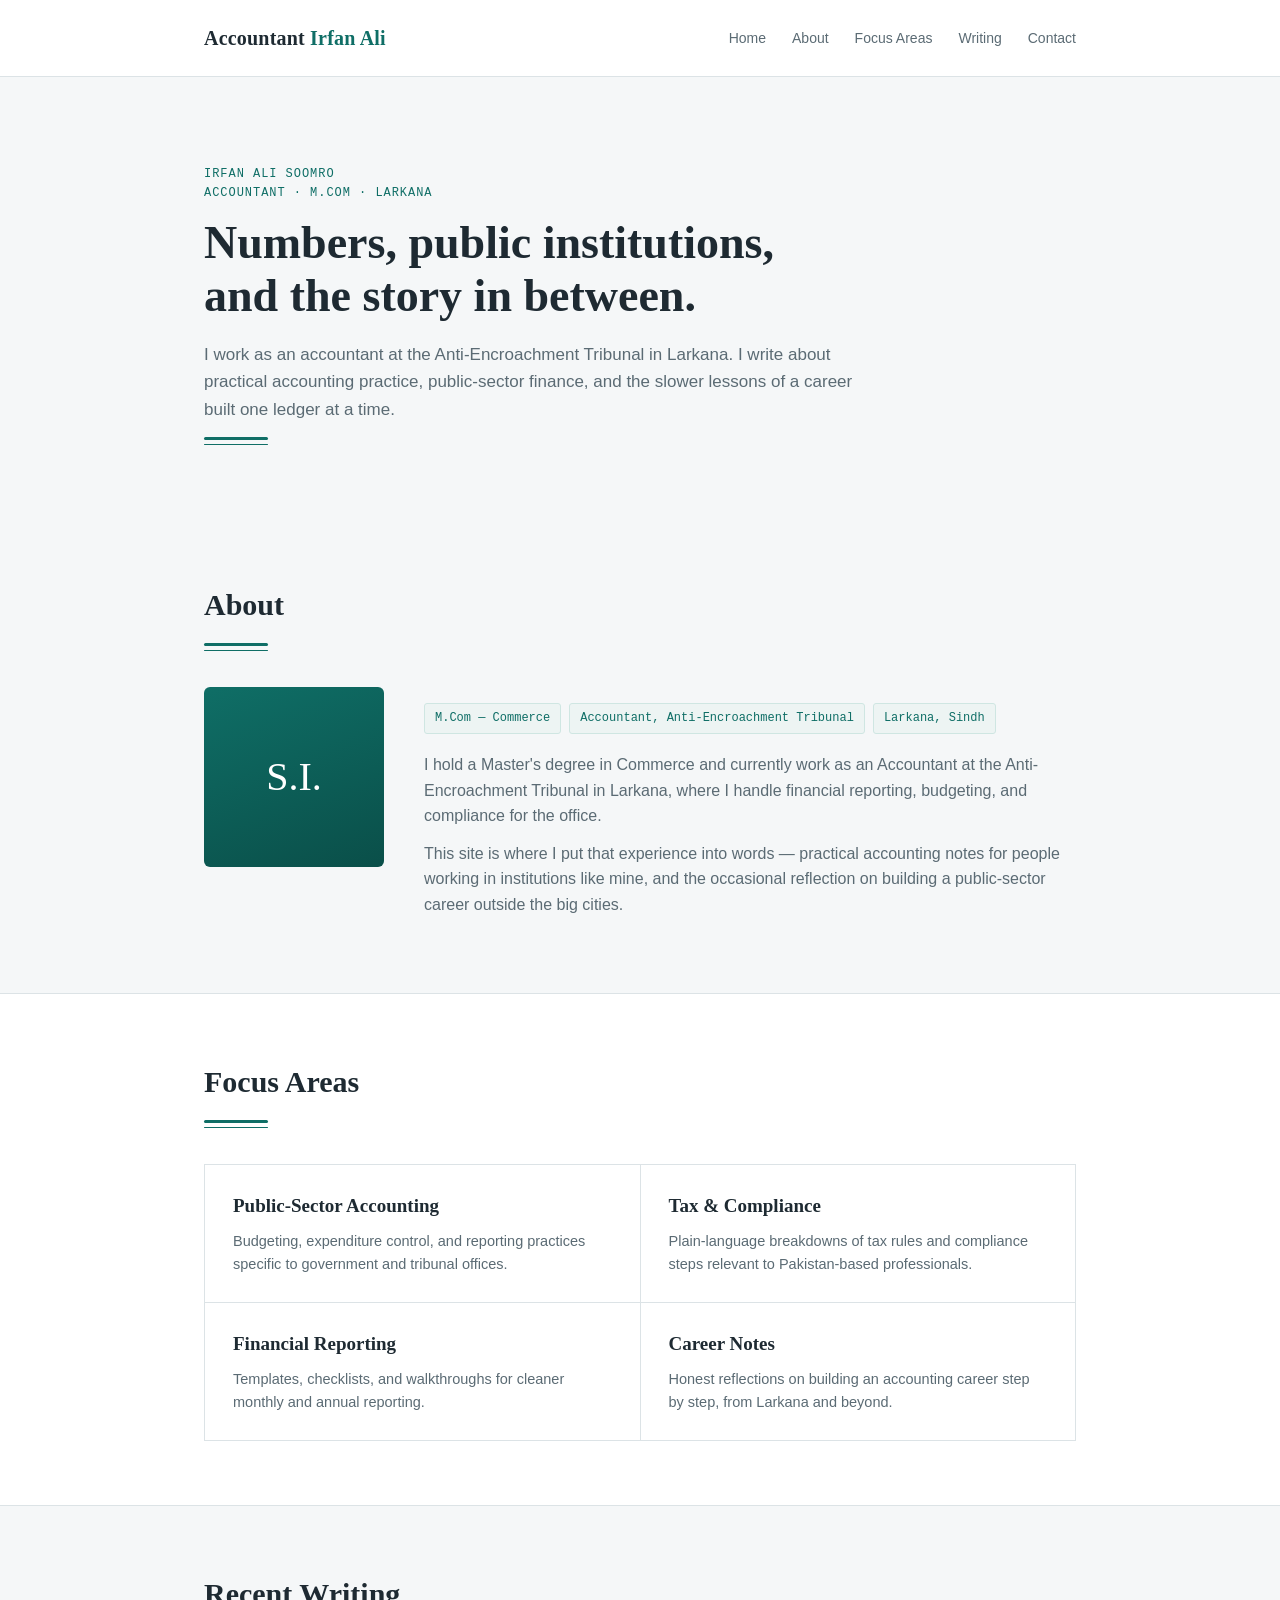
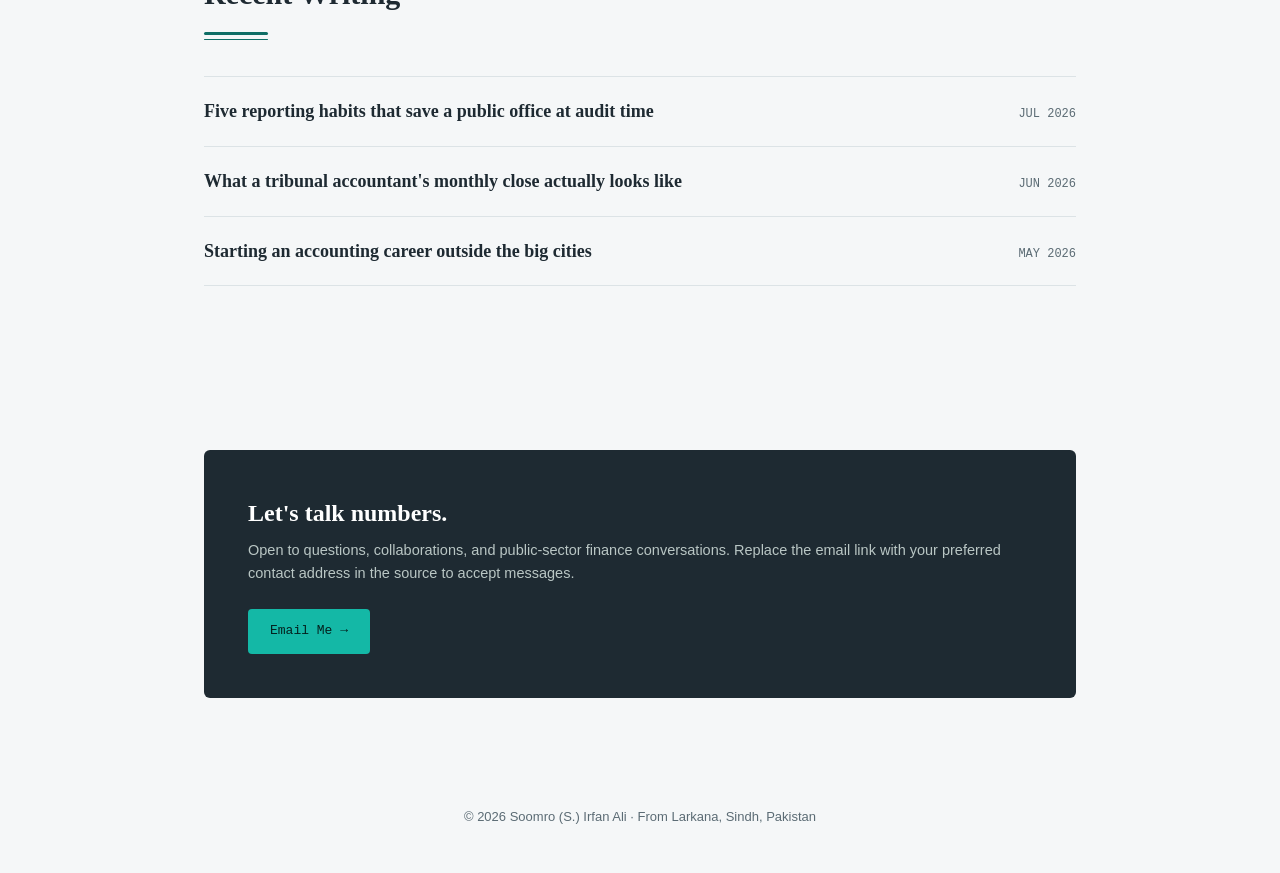
==== commit d5480add: "Add favicon, Open Graph metadata, move CSS to assets/style.css, add JS-driven posts (assets/main.js)" ====
--- a/index.html
+++ b/index.html
@@ -1,98 +1,29 @@
 <!DOCTYPE html>
 <html lang="en">
 <head>
-  <meta charset="UTF-8">
+  <meta charset="utf-8">
   <meta name="viewport" content="width=device-width, initial-scale=1">
   <meta name="description" content="Irfan Ali Soomro — Accountant. Notes on public-sector accounting, financial reporting, tax & compliance, and career reflections from Larkana, Sindh.">
+
   <title>Soomro (S.) Irfan Ali — Accountant</title>
-  <link rel="preconnect" href="https://fonts.googleapis.com">
-  <link rel="preconnect" href="https://fonts.gstatic.com" crossorigin>
-  <link href="https://fonts.googleapis.com/css2?family=Fraunces:opsz,wght@9..144,400;9..144,600;9..144,700&family=Inter:wght@400;500;600&family=IBM+Plex+Mono:wght@500&display=swap" rel="stylesheet">
-  <style>
-    :root{
-      --bg:#F5F7F8;
-      --surface:#FFFFFF;
-      --ink:#1E2A32;
-      --ink-soft:#5B6B74;
-      --teal:#0F6E66;
-      --teal-bright:#14B8A6;
-      --line:#DCE3E6;
-      --mono: 'IBM Plex Mono', monospace;
-      --display: 'Fraunces', serif;
-      --body: 'Inter', sans-serif;
-    }
-    *{box-sizing:border-box;text-rendering:optimizeLegibility;-webkit-font-smoothing:antialiased;}
-    html,body{height:100%;}
-    body{margin:0;background:var(--bg);color:var(--ink);font-family:var(--body);line-height:1.6;-webkit-text-size-adjust:100%;}
-    a{color:inherit;text-decoration:none;}
-    a:focus{outline:3px solid rgba(20,184,166,0.18);outline-offset:3px;border-radius:4px}
-    .wrap{max-width:920px;margin:0 auto;padding:0 24px;}
 
-    /* accessible skip link */
-    .skip-link{position:absolute;left:-999px;top:auto;width:1px;height:1px;overflow:hidden}
-    .skip-link:focus{position:static;width:auto;height:auto;padding:12px 16px;background:#04211E;color:#fff;border-radius:4px;margin:12px;display:inline-block}
+  <!-- Favicons -->
+  <link rel="icon" type="image/svg+xml" href="/assets/favicon.svg">
+  <link rel="alternate icon" href="/assets/favicon.svg">
 
-    /* signature: ledger rule — a thick + thin underline, like a subtotal/total line in a ledger */
-    .ledger-rule{display:block;width:64px;margin-top:14px;}
-    .ledger-rule .thick{height:3px;background:var(--teal);display:block;border-radius:2px}
-    .ledger-rule .thin{height:1px;background:var(--teal);margin-top:4px;display:block;border-radius:1px}
+  <!-- Open Graph / Social -->
+  <meta property="og:title" content="Soomro (S.) Irfan Ali — Accountant">
+  <meta property="og:description" content="Notes on public-sector accounting, financial reporting, tax & compliance, and career reflections from Larkana, Sindh.">
+  <meta property="og:type" content="website">
+  <meta property="og:url" content="https://sirfanali43.github.io/">
+  <meta property="og:image" content="/assets/og-image.svg">
 
-    header.site{padding:22px 0;border-bottom:1px solid var(--line);background:var(--surface);}
-    header.site .wrap{display:flex;align-items:center;justify-content:space-between;gap:16px}
-    .brand{font-family:var(--display);font-weight:700;font-size:20px;letter-spacing:0.2px}
-    .brand span{color:var(--teal)}
-    nav ul{display:flex;list-style:none;margin:0;padding:0;align-items:center}
-    nav a{margin-left:26px;font-size:14px;font-weight:500;color:var(--ink-soft)}
-    nav a:hover, nav a:focus{color:var(--teal)}
+  <meta name="twitter:card" content="summary_large_image">
+  <meta name="twitter:title" content="Soomro (S.) Irfan Ali — Accountant">
+  <meta name="twitter:description" content="Notes on public-sector accounting, financial reporting, tax & compliance, and career reflections from Larkana, Sindh.">
+  <meta name="twitter:image" content="/assets/og-image.svg">
 
-    .hero{padding:88px 0 72px}
-    .eyebrow{font-family:var(--mono);font-size:12px;letter-spacing:.08em;text-transform:uppercase;color:var(--teal)}
-    .hero h1{font-family:var(--display);font-weight:600;font-size:46px;line-height:1.15;margin:14px 0 18px;max-width:640px}
-    .hero p.sub{color:var(--ink-soft);max-width:680px;font-size:17px;margin-bottom:0}
-
-    main section{padding:64px 0}
-    section.alt{background:var(--surface);border-top:1px solid var(--line);border-bottom:1px solid var(--line)}
-    h2.section-title{font-family:var(--display);font-weight:600;font-size:30px;margin:0}
-
-    .about-grid{display:grid;grid-template-columns:180px 1fr;gap:40px;margin-top:36px;align-items:start}
-    .avatar{width:180px;height:180px;border-radius:6px;background:linear-gradient(160deg,var(--teal),#0A4F49);display:flex;align-items:center;justify-content:center;font-family:var(--display);color:#fff;font-size:40px}
-    .credentials{display:flex;flex-wrap:wrap;gap:8px;margin:16px 0 18px}
-    .credentials span{font-family:var(--mono);font-size:12px;background:#EDF4F3;color:var(--teal);border:1px solid #CFE6E2;padding:5px 10px;border-radius:3px}
-    .about-grid p{color:var(--ink-soft);margin:0 0 12px}
-
-    .services{display:grid;grid-template-columns:repeat(2,1fr);gap:1px;background:var(--line);margin-top:36px;border:1px solid var(--line)}
-    .service{background:var(--surface);padding:26px 28px}
-    .service h3{font-family:var(--display);font-size:19px;font-weight:600;margin:0 0 8px}
-    .service p{color:var(--ink-soft);font-size:14.5px;margin:0}
-
-    .posts{margin-top:36px;display:flex;flex-direction:column}
-    .post{display:flex;justify-content:space-between;align-items:baseline;padding:20px 0;border-bottom:1px solid var(--line);gap:24px}
-    .post:first-child{border-top:1px solid var(--line)}
-    .post .meta{font-family:var(--mono);font-size:12px;color:var(--ink-soft);white-space:nowrap}
-    .post .title{font-family:var(--display);font-size:18px;font-weight:600}
-    .post .title:hover{color:var(--teal)}
-
-    .contact-box{margin-top:36px;background:var(--ink);color:#fff;padding:44px;border-radius:6px;display:flex;justify-content:space-between;align-items:center;flex-wrap:wrap;gap:24px}
-    .contact-box h3{font-family:var(--display);font-size:24px;margin:0 0 6px;font-weight:600}
-    .contact-box p{color:#B9C6C4;margin:0;font-size:14.5px}
-    .btn{font-family:var(--mono);font-size:13px;background:var(--teal-bright);color:#04211E;padding:12px 22px;border-radius:4px;font-weight:500;display:inline-block}
-
-    footer{padding:32px 0;text-align:center;color:var(--ink-soft);font-size:13px}
-
-    @media(max-width:820px){
-      .wrap{padding:0 20px}
-      header.site .wrap{flex-direction:column;align-items:flex-start;gap:12px}
-      nav a{margin-left:18px}
-    }
-
-    @media(max-width:640px){
-      .hero h1{font-size:32px}
-      .about-grid{grid-template-columns:1fr}
-      .avatar{width:100px;height:100px;font-size:28px}
-      .services{grid-template-columns:1fr}
-      nav a{margin-left:16px;font-size:13px}
-    }
-  </style>
+  <link rel="stylesheet" href="/assets/style.css">
 </head>
 <body>
   <a class="skip-link" href="#main">Skip to content</a>
@@ -101,6 +32,7 @@
       <div class="brand" aria-label="Site title">Accountant <span>Irfan Ali</span></div>
       <nav role="navigation" aria-label="Primary">
         <ul>
+          <li><a href="/">Home</a></li>
           <li><a href="#about">About</a></li>
           <li><a href="#services">Focus Areas</a></li>
           <li><a href="#posts">Writing</a></li>
@@ -156,10 +88,12 @@
       <div class="wrap">
         <h2 id="posts-heading" class="section-title">Recent Writing</h2>
         <span class="ledger-rule" aria-hidden="true"><span class="thick"></span><span class="thin"></span></span>
-        <div class="posts">
-          <div class="post"><a class="title" href="#" aria-label="Five reporting habits that save a public office at audit time">Five reporting habits that save a public office at audit time</a><span class="meta">JUL 2026</span></div>
-          <div class="post"><a class="title" href="#" aria-label="What a tribunal accountant's monthly close actually looks like">What a tribunal accountant's monthly close actually looks like</a><span class="meta">JUN 2026</span></div>
-          <div class="post"><a class="title" href="#" aria-label="Starting an accounting career outside the big cities">Starting an accounting career outside the big cities</a><span class="meta">MAY 2026</span></div>
+        <!-- posts will be populated by JavaScript when assets/posts.json is present -->
+        <div class="posts" data-post-list>
+          <!-- fallback static posts for no-JS or before JS loads -->
+          <div class="post"><a class="title" href="#">Five reporting habits that save a public office at audit time</a><span class="meta">JUL 2026</span></div>
+          <div class="post"><a class="title" href="#">What a tribunal accountant's monthly close actually looks like</a><span class="meta">JUN 2026</span></div>
+          <div class="post"><a class="title" href="#">Starting an accounting career outside the big cities</a><span class="meta">MAY 2026</span></div>
         </div>
       </div>
     </section>
@@ -182,5 +116,7 @@
       <p>© 2026 Soomro (S.) Irfan Ali · From Larkana, Sindh, Pakistan</p>
     </div>
   </footer>
+
+  <script src="/assets/main.js" defer></script>
 </body>
 </html>
--- a/assets/style.css
+++ b/assets/style.css
@@ -0,0 +1,84 @@
+/* Main site stylesheet (moved from inline styles) */
+:root{
+  --bg:#F5F7F8;
+  --surface:#FFFFFF;
+  --ink:#1E2A32;
+  --ink-soft:#5B6B74;
+  --teal:#0F6E66;
+  --teal-bright:#14B8A6;
+  --line:#DCE3E6;
+  --mono: 'IBM Plex Mono', monospace;
+  --display: 'Fraunces', serif;
+  --body: 'Inter', sans-serif;
+}
+*{box-sizing:border-box;text-rendering:optimizeLegibility;-webkit-font-smoothing:antialiased}
+html,body{height:100%}
+body{margin:0;background:var(--bg);color:var(--ink);font-family:var(--body);line-height:1.6;-webkit-text-size-adjust:100%}
+a{color:inherit;text-decoration:none}
+a:focus{outline:3px solid rgba(20,184,166,0.18);outline-offset:3px;border-radius:4px}
+.wrap{max-width:920px;margin:0 auto;padding:0 24px}
+
+/* accessible skip link */
+.skip-link{position:absolute;left:-999px;top:auto;width:1px;height:1px;overflow:hidden}
+.skip-link:focus{position:static;width:auto;height:auto;padding:12px 16px;background:#04211E;color:#fff;border-radius:4px;margin:12px;display:inline-block}
+
+/* signature: ledger rule — a thick + thin underline, like a subtotal/total line in a ledger */
+.ledger-rule{display:block;width:64px;margin-top:14px}
+.ledger-rule .thick{height:3px;background:var(--teal);display:block;border-radius:2px}
+.ledger-rule .thin{height:1px;background:var(--teal);margin-top:4px;display:block;border-radius:1px}
+
+header.site{padding:22px 0;border-bottom:1px solid var(--line);background:var(--surface)}
+header.site .wrap{display:flex;align-items:center;justify-content:space-between;gap:16px}
+.brand{font-family:var(--display);font-weight:700;font-size:20px;letter-spacing:0.2px}
+.brand span{color:var(--teal)}
+nav ul{display:flex;list-style:none;margin:0;padding:0;align-items:center}
+nav a{margin-left:26px;font-size:14px;font-weight:500;color:var(--ink-soft)}
+nav a:hover, nav a:focus{color:var(--teal)}
+
+.hero{padding:88px 0 72px}
+.eyebrow{font-family:var(--mono);font-size:12px;letter-spacing:.08em;text-transform:uppercase;color:var(--teal)}
+.hero h1{font-family:var(--display);font-weight:600;font-size:46px;line-height:1.15;margin:14px 0 18px;max-width:640px}
+.hero p.sub{color:var(--ink-soft);max-width:680px;font-size:17px;margin-bottom:0}
+
+main section{padding:64px 0}
+section.alt{background:var(--surface);border-top:1px solid var(--line);border-bottom:1px solid var(--line)}
+h2.section-title{font-family:var(--display);font-weight:600;font-size:30px;margin:0}
+
+.about-grid{display:grid;grid-template-columns:180px 1fr;gap:40px;margin-top:36px;align-items:start}
+.avatar{width:180px;height:180px;border-radius:6px;background:linear-gradient(160deg,var(--teal),#0A4F49);display:flex;align-items:center;justify-content:center;font-family:var(--display);color:#fff;font-size:40px}
+.credentials{display:flex;flex-wrap:wrap;gap:8px;margin:16px 0 18px}
+.credentials span{font-family:var(--mono);font-size:12px;background:#EDF4F3;color:var(--teal);border:1px solid #CFE6E2;padding:5px 10px;border-radius:3px}
+.about-grid p{color:var(--ink-soft);margin:0 0 12px}
+
+.services{display:grid;grid-template-columns:repeat(2,1fr);gap:1px;background:var(--line);margin-top:36px;border:1px solid var(--line)}
+.service{background:var(--surface);padding:26px 28px}
+.service h3{font-family:var(--display);font-size:19px;font-weight:600;margin:0 0 8px}
+.service p{color:var(--ink-soft);font-size:14.5px;margin:0}
+
+.posts{margin-top:36px;display:flex;flex-direction:column}
+.post{display:flex;justify-content:space-between;align-items:baseline;padding:20px 0;border-bottom:1px solid var(--line);gap:24px}
+.post:first-child{border-top:1px solid var(--line)}
+.post .meta{font-family:var(--mono);font-size:12px;color:var(--ink-soft);white-space:nowrap}
+.post .title{font-family:var(--display);font-size:18px;font-weight:600}
+.post .title:hover{color:var(--teal)}
+
+.contact-box{margin-top:36px;background:var(--ink);color:#fff;padding:44px;border-radius:6px;display:flex;justify-content:space-between;align-items:center;flex-wrap:wrap;gap:24px}
+.contact-box h3{font-family:var(--display);font-size:24px;margin:0 0 6px;font-weight:600}
+.contact-box p{color:#B9C6C4;margin:0;font-size:14.5px}
+.btn{font-family:var(--mono);font-size:13px;background:var(--teal-bright);color:#04211E;padding:12px 22px;border-radius:4px;font-weight:500;display:inline-block}
+
+footer{padding:32px 0;text-align:center;color:var(--ink-soft);font-size:13px}
+
+@media(max-width:820px){
+  .wrap{padding:0 20px}
+  header.site .wrap{flex-direction:column;align-items:flex-start;gap:12px}
+  nav a{margin-left:18px}
+}
+
+@media(max-width:640px){
+  .hero h1{font-size:32px}
+  .about-grid{grid-template-columns:1fr}
+  .avatar{width:100px;height:100px;font-size:28px}
+  .services{grid-template-columns:1fr}
+  nav a{margin-left:16px;font-size:13px}
+}
